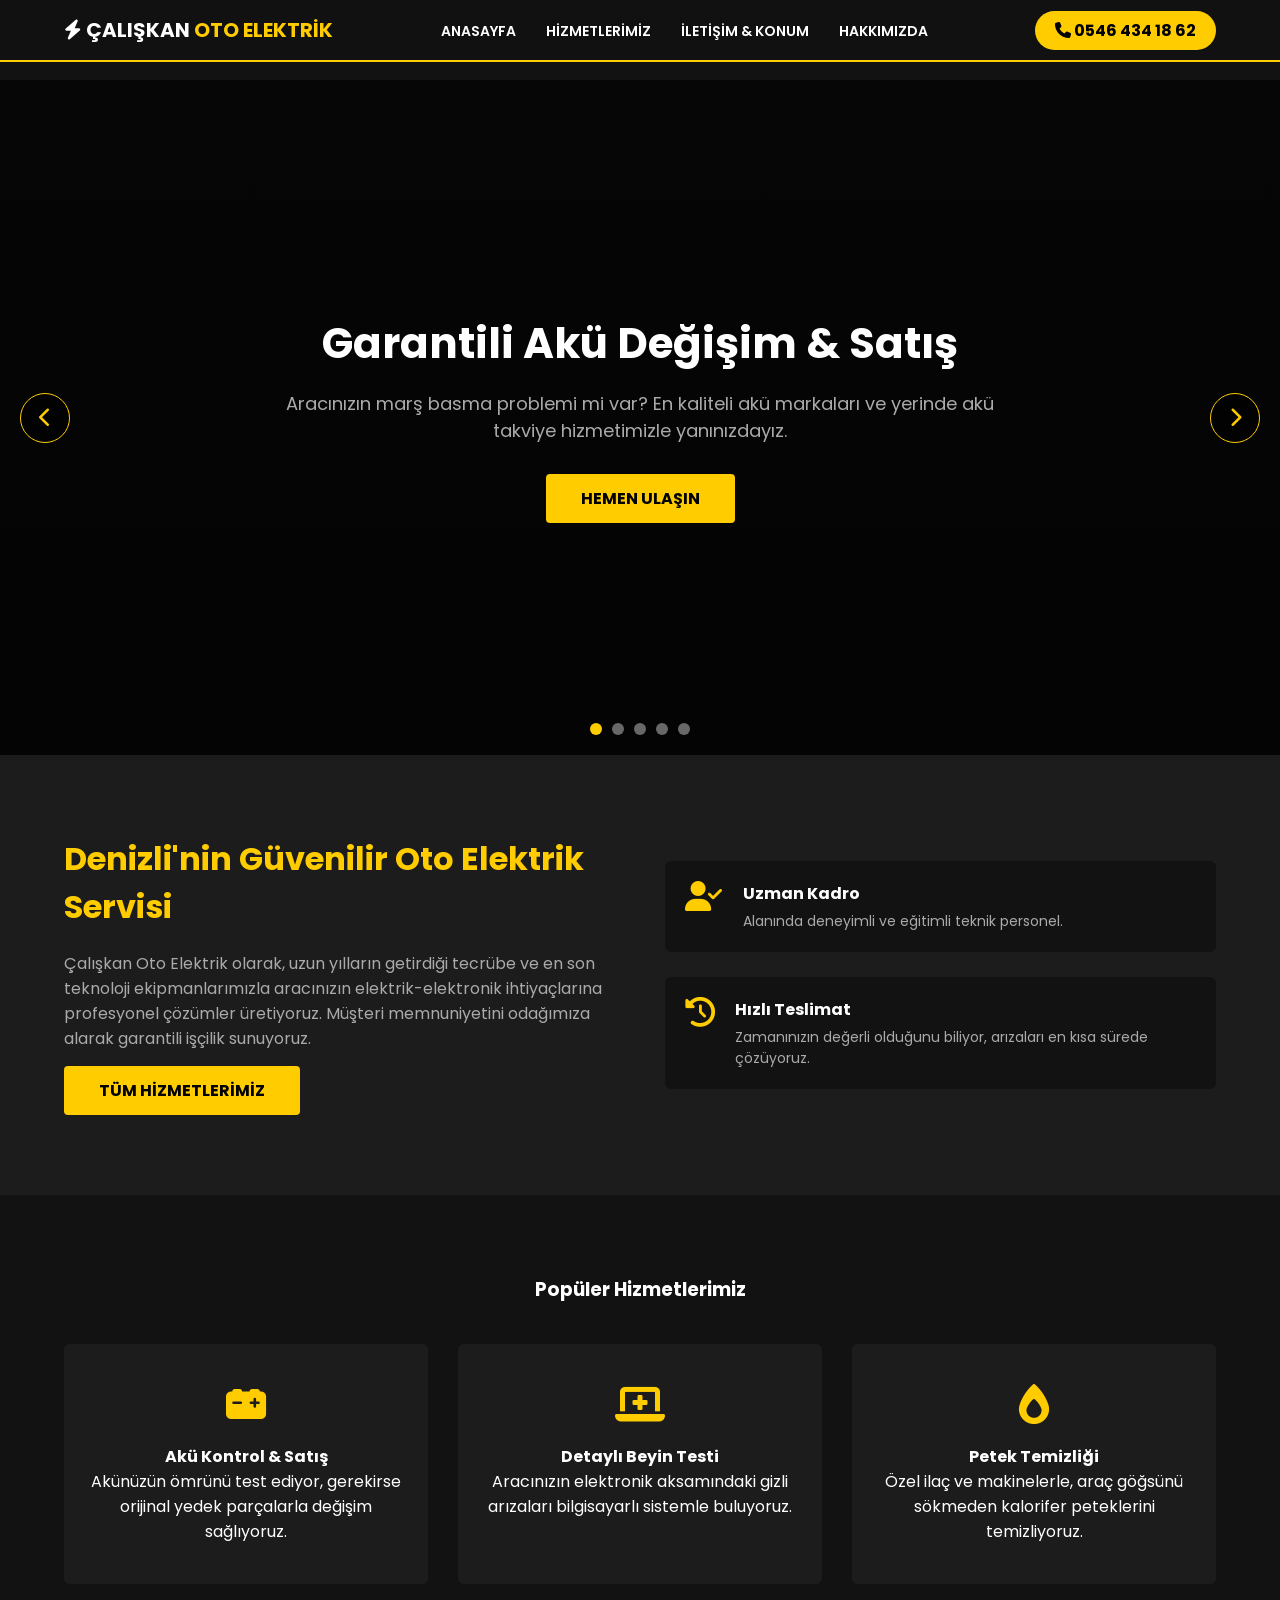
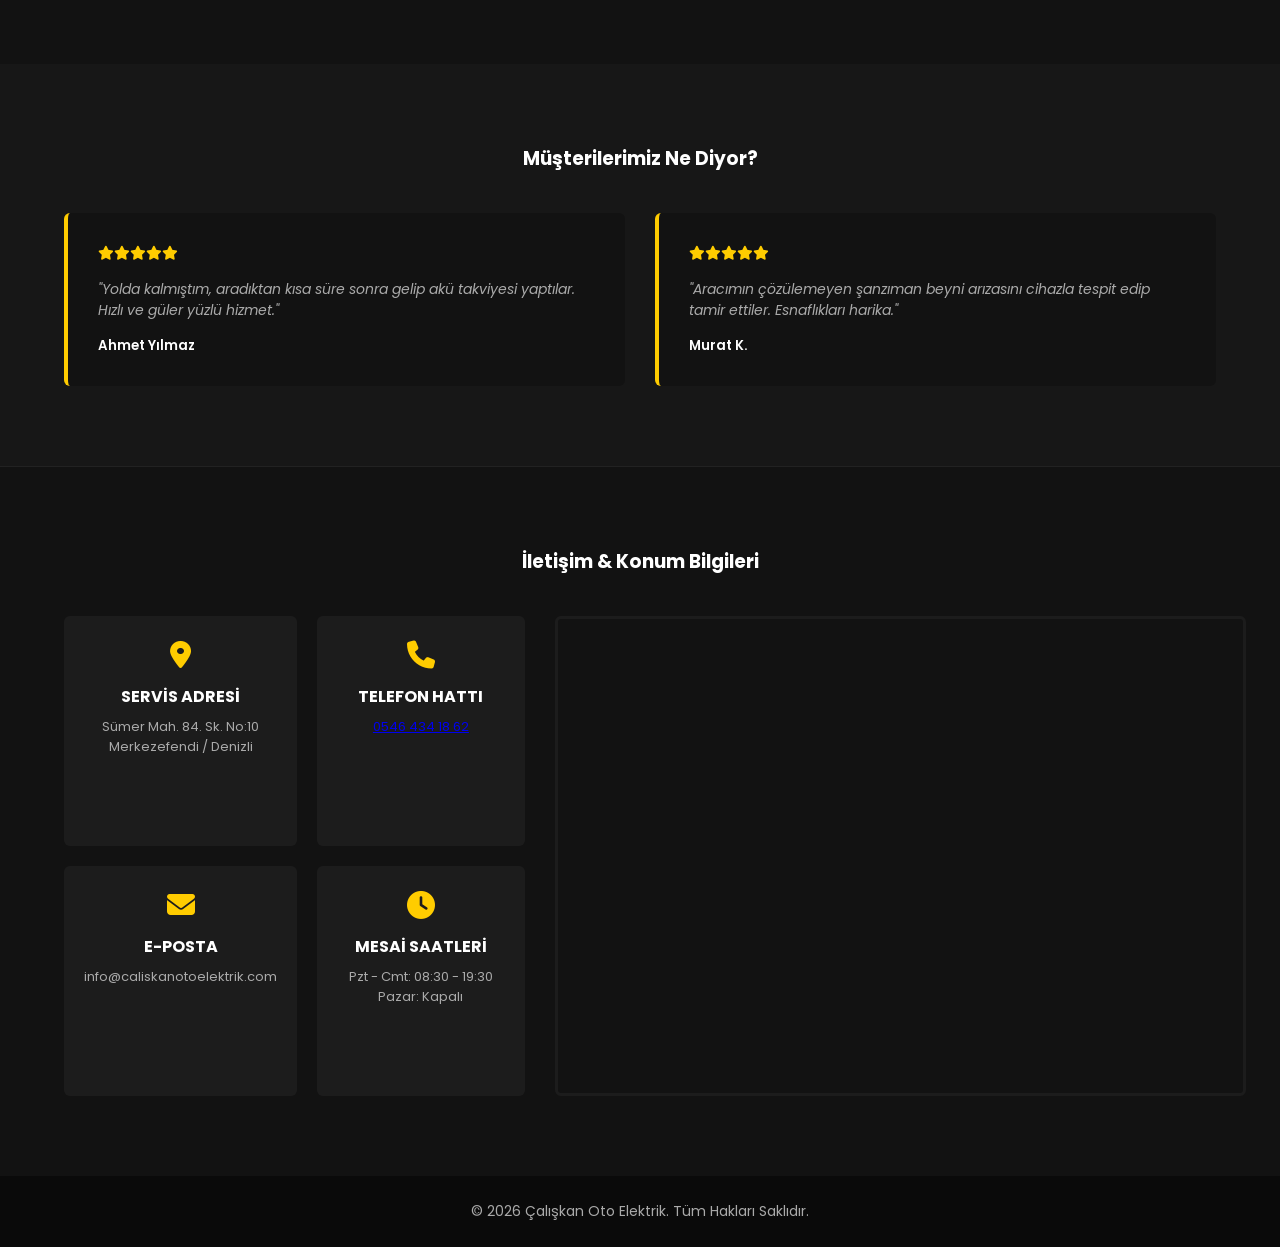
==== index.html @ 0ace4e44 "Add files via upload" ====
<!DOCTYPE html>
<html lang="tr">

<head>
    <meta charset="UTF-8">
    <meta name="viewport" content="width=device-width, initial-scale=1.0">
    <title>Çalışkan Oto Elektrik | Güvenilir ve Profesyonel Hizmet</title>
    <!-- Google Fonts & FontAwesome İkonları -->
    <link rel="stylesheet" href="https://fonts.googleapis.com/css2?family=Poppins:wght@300;400;600;700&display=swap">
    <link rel="stylesheet" href="https://cdnjs.cloudflare.com/ajax/libs/font-awesome/6.4.0/css/all.min.css">
    <link rel="stylesheet" href="style.css">
</head>

<body>

    <!-- DİNAMİK HEADER -->
    <div id="header-placeholder"></div>

    <!-- 1. SLIDER ALANI -->
    <section class="slider-container">
        <!-- Slide 1: Akü -->
        <div class="slide active"
            style="background: linear-gradient(rgba(0,0,0,0.7), rgba(0,0,0,0.8)), url('https://images.unsplash.com/photo-1542282088-fe8426682b8f?auto=format&fit=crop&q=80&w=1600');">
            <div class="slide-content">
                <h2>Garantili Akü Değişim & Satış</h2>
                <p>Aracınızın marş basma problemi mi var? En kaliteli akü markaları ve yerinde akü takviye hizmetimizle
                    yanınızdayız.</p>
                <a href="iletisim.html" class="btn">Hemen Ulaşın</a>
            </div>
        </div>

        <!-- Slide 2: Arıza Tespiti -->
        <div class="slide"
            style="background: linear-gradient(rgba(0,0,0,0.7), rgba(0,0,0,0.8)), url('https://images.unsplash.com/photo-1486006920555-c77dce18193b?auto=format&fit=crop&q=80&w=1600');">
            <div class="slide-content">
                <h2>Bilgisayarlı Arıza Tespiti</h2>
                <p>Orijinal diagnostik cihazlarımızla aracınızın beynindeki tüm elektriksel ve elektronik arızaları
                    nokta atışı tespit ediyoruz.</p>
                <a href="hizmetler.html" class="btn">Hizmetleri İncele</a>
            </div>
        </div>

        <!-- Slide 3: Aydınlatma -->
        <div class="slide"
            style="background: linear-gradient(rgba(0,0,0,0.7), rgba(0,0,0,0.8)), url('https://images.unsplash.com/photo-1511919884226-fd3cad34687c?auto=format&fit=crop&q=80&w=1600');">
            <div class="slide-content">
                <h2>Far Ayarı & Aydınlatma Çözümleri</h2>
                <p>Görüş mesafenizi maksimuma çıkarın. Xenon, LED dönüşümleri ve tüm iç/dış aydınlatma sistemlerinin
                    tamiri.</p>
                <a href="hizmetler.html" class="btn">Detaylı Bilgi</a>
            </div>
        </div>

        <!-- Slide 4: Dinamo Revizyonu -->
        <div class="slide"
            style="background: linear-gradient(rgba(0,0,0,0.7), rgba(0,0,0,0.8)), url('https://images.unsplash.com/photo-1507136566006-cfc505b114fc?auto=format&fit=crop&q=80&w=1600');">
            <div class="slide-content">
                <h2>Marş & Şarj Dinamosu Tamiri</h2>
                <p>Şarj etme sorunları ve marş kaçırma problemlerine karşı dynamic test tezgahlarımızla garantili
                    revizyon sağlıyoruz.</p>
                <a href="iletisim.html" class="btn">Teklif Alın</a>
            </div>
        </div>

        <!-- Slide 5: Yol Yardım -->
        <div class="slide"
            style="background: linear-gradient(rgba(0,0,0,0.7), rgba(0,0,0,0.8)), url('https://images.unsplash.com/photo-1563720223185-11003d516935?auto=format&fit=crop&q=80&w=1600');">
            <div class="slide-content">
                <h2>7/24 Oto Elektrik Yol Yardım</h2>
                <p>Denizli ve çevresinde yolda mı kaldınız? Bir tıkla konumunuza gelelim, arızanızı yerinde çözelim.</p>
                <a href="tel:05464341862" class="btn btn-danger"><i class="fa-solid fa-phone"></i> Tıkla Ara</a>
            </div>
        </div>

        <button class="slider-btn prev-btn"><i class="fa-solid fa-chevron-left"></i></button>
        <button class="slider-btn next-btn"><i class="fa-solid fa-chevron-right"></i></button>

        <div class="slider-dots">
            <span class="dot active"></span>
            <span class="dot"></span>
            <span class="dot"></span>
            <span class="dot"></span>
            <span class="dot"></span>
        </div>
    </section>

    <!-- 2. HAKKIMIZDA ÖZETİ -->
    <section class="home-about">
        <div class="container about-wrapper">
            <div class="about-text">
                <h3>Denizli'nin Güvenilir Oto Elektrik Servisi</h3>
                <p>Çalışkan Oto Elektrik olarak, uzun yılların getirdiği tecrübe ve en son teknoloji ekipmanlarımızla
                    aracınızın elektrik-elektronik ihtiyaçlarına profesyonel çözümler üretiyoruz. Müşteri memnuniyetini
                    odağımıza alarak garantili işçilik sunuyoruz.</p>
                <a href="hakkimizda.html" class="btn">Tüm Hizmetlerimiz</a>
            </div>
            <div class="about-features">
                <div class="feature-item">
                    <i class="fa-solid fa-user-check"></i>
                    <div>
                        <h4>Uzman Kadro</h4>
                        <p>Alanında deneyimli ve eğitimli teknik personel.</p>
                    </div>
                </div>
                <div class="feature-item">
                    <i class="fa-solid fa-clock-rotate-left"></i>
                    <div>
                        <h4>Hızlı Teslimat</h4>
                        <p>Zamanınızın değerli olduğunu biliyor, arızaları en kısa sürede çözüyoruz.</p>
                    </div>
                </div>
            </div>
        </div>
    </section>

    <!-- 3. ÖNE ÇIKAN HİZMETLER -->
    <section class="featured-services">
        <div class="container">
            <div class="section-title-wrapper">
                <h3 class="section-title">Popüler Hizmetlerimiz</h3>
            </div>
            <div class="services-grid">
                <div class="service-card">
                    <i class="fa-solid fa-car-battery"></i>
                    <h4>Akü Kontrol & Satış</h4>
                    <p>Akünüzün ömrünü test ediyor, gerekirse orijinal yedek parçalarla değişim sağlıyoruz.</p>
                </div>
                <div class="service-card">
                    <i class="fa-solid fa-laptop-medical"></i>
                    <h4>Detaylı Beyin Testi</h4>
                    <p>Aracınızın elektronik aksamındaki gizli arızaları bilgisayarlı sistemle buluyoruz.</p>
                </div>
                <div class="service-card">
                    <i class="fa-solid fa-fire-flame-simple"></i>
                    <h4>Petek Temizliği</h4>
                    <p>Özel ilaç ve makinelerle, araç göğsünü sökmeden kalorifer peteklerini temizliyoruz.</p>
                </div>
            </div>
        </div>
    </section>

    <!-- 4. MÜŞTERI YORUMLARI -->
    <section class="testimonials">
        <div class="container">
            <div class="section-title-wrapper">
                <h3 class="section-title">Müşterilerimiz Ne Diyor?</h3>
            </div>
            <div class="testimonials-grid">
                <div class="testimonial-card">
                    <div class="stars"><i class="fa-solid fa-star"></i><i class="fa-solid fa-star"></i><i
                            class="fa-solid fa-star"></i><i class="fa-solid fa-star"></i><i
                            class="fa-solid fa-star"></i></div>
                    <p>"Yolda kalmıştım, aradıktan kısa süre sonra gelip akü takviyesi yaptılar. Hızlı ve güler yüzlü
                        hizmet."</p>
                    <h5>Ahmet Yılmaz</h5>
                </div>
                <div class="testimonial-card">
                    <div class="stars"><i class="fa-solid fa-star"></i><i class="fa-solid fa-star"></i><i
                            class="fa-solid fa-star"></i><i class="fa-solid fa-star"></i><i
                            class="fa-solid fa-star"></i></div>
                    <p>"Aracımın çözülemeyen şanzıman beyni arızasını cihazla tespit edip tamir ettiler. Esnaflıkları
                        harika."</p>
                    <h5>Murat K.</h5>
                </div>
            </div>
        </div>
    </section>

    <!-- 5. EN ALT BÖLÜM: DETAYLI İLETİŞİM VE HARİTA -->
    <section class="home-contact-section">
        <div class="container">
            <div class="section-title-wrapper">
                <h3 class="section-title">İletişim & Konum Bilgileri</h3>
            </div>

            <div class="home-contact-grid">
                <div class="home-contact-info">
                    <div class="info-box">
                        <i class="fa-solid fa-location-dot"></i>
                        <h4>Servis Adresi</h4>
                        <p>Sümer Mah. 84. Sk. No:10<br>Merkezefendi / Denizli</p>
                    </div>
                    <div class="info-box">
                        <i class="fa-solid fa-phone"></i>
                        <h4>Telefon Hattı</h4>
                        <p><a href="tel:05464341862">0546 434 18 62</a></p>
                    </div>
                    <div class="info-box">
                        <i class="fa-solid fa-envelope"></i>
                        <h4>E-Posta</h4>
                        <p>info@caliskanotoelektrik.com</p>
                    </div>
                    <div class="info-box">
                        <i class="fa-solid fa-clock"></i>
                        <h4>Mesai Saatleri</h4>
                        <p>Pzt - Cmt: 08:30 - 19:30<br>Pazar: Kapalı</p>
                    </div>
                </div>

                <div class="home-contact-map">
                    <iframe
                        src="https://www.google.com/maps/embed?pb=!1m18!1m12!1m3!1d12611.572576637258!2d29.08798258969261!3d37.79254390683417!2m3!1f0!2f0!3f0!3m2!1i1024!2i768!4f13.1!3m3!1m2!1s0x14c73f359cb6632b%3A0xdfe6f69d227817e!2zw4dhbMSxxZ9rYW4gT3RvIEVsZWt0cmlr!5e0!3m2!1str!2str!4v1783810471572!5m2!1str!2str"
                        width="110%" height="100%" style="border:0;" allowfullscreen="" loading="lazy"
                        referrerpolicy="no-referrer-when-downgrade"></iframe>
                </div>
            </div>
        </div>
    </section>

    <!-- DİNAMİK FOOTER -->
    <div id="footer-placeholder"></div>

    <script src="script.js"></script>
</body>

</html>
---- style.css ----
* {
    margin: 0;
    padding: 0;
    box-sizing: border-box;
    font-family: 'Poppins', sans-serif;
}

:root {
    --bg-dark: #121212;
    --bg-card: #1c1c1c;
    --primary: #ffcc00;
    --text-white: #ffffff;
    --text-gray: #aaaaaa;
}

body {
    background-color: var(--bg-dark);
    color: var(--text-white);
    padding-top: 80px;
    /* Header yüksekliği kadar boşluk */
}

.container {
    width: 90%;
    max-width: 1200px;
    margin: 0 auto;
}

/* HEADER GLOBAL */
header {
    background-color: rgba(18, 18, 18, 0.98);
    position: fixed;
    top: 0;
    left: 0;
    width: 100%;
    z-index: 1000;
    border-bottom: 2px solid var(--primary);
    padding: 15px 0;
}

.header-container {
    display: flex;
    justify-content: space-between;
    align-items: center;
}

.logo a {
    font-size: 22px;
    font-weight: 700;
    color: var(--text-white);
    text-decoration: none;
}

.logo span {
    color: var(--primary);
}

nav ul {
    display: flex;
    gap: 30px;
    list-style: none;
}

nav ul li a {
    color: var(--text-white);
    text-decoration: none;
    font-weight: 600;
    text-transform: uppercase;
    font-size: 14px;
    transition: color 0.3s;
}

nav ul li a:hover {
    color: var(--primary);
}

.nav-phone a {
    background-color: var(--primary);
    color: #000;
    padding: 8px 20px;
    border-radius: 20px;
    font-weight: 700;
    text-decoration: none;
}

/* 5'Lİ DİNAMİK SLIDER */
.slider-container {
    position: relative;
    width: 100%;
    height: 75vh;
    min-height: 500px;
    overflow: hidden;
}

.slide {
    position: absolute;
    top: 0;
    left: 0;
    width: 100%;
    height: 100%;
    opacity: 0;
    visibility: hidden;
    transition: opacity 0.8s ease-in-out, visibility 0.8s;
    display: flex;
    align-items: center;
    justify-content: center;
    text-align: center;
    background-size: cover !important;
    background-position: center !important;
}

.slide.active {
    opacity: 1;
    visibility: visible;
}

.slide-content {
    max-width: 800px;
    padding: 0 20px;
    transform: translateY(20px);
    transition: transform 0.8s ease;
}

.slide.active .slide-content {
    transform: translateY(0);
}

.slide-content h2 {
    font-size: 42px;
    margin-bottom: 15px;
    font-weight: 700;
}

.slide-content p {
    font-size: 18px;
    color: var(--text-gray);
    margin-bottom: 30px;
}

.btn {
    background-color: var(--primary);
    color: #000;
    padding: 12px 35px;
    font-weight: 700;
    text-decoration: none;
    border-radius: 4px;
    display: inline-block;
    text-transform: uppercase;
}

.btn-danger {
    background-color: #ff3333;
    color: white;
}

/* Slider Kontrolleri */
.slider-btn {
    position: absolute;
    top: 50%;
    transform: translateY(-50%);
    background: rgba(0, 0, 0, 0.5);
    border: 1px solid var(--primary);
    color: var(--primary);
    width: 50px;
    height: 50px;
    border-radius: 50%;
    cursor: pointer;
    font-size: 20px;
    z-index: 10;
}

.prev-btn {
    left: 20px;
}

.next-btn {
    right: 20px;
}

.slider-dots {
    position: absolute;
    bottom: 20px;
    left: 50%;
    transform: translateX(-50%);
    display: flex;
    gap: 10px;
    z-index: 10;
}

.dot {
    width: 12px;
    height: 12px;
    background: rgba(255, 255, 255, 0.4);
    border-radius: 50%;
    cursor: pointer;
}

.dot.active {
    background: var(--primary);
}

/* SAYFA BANNER'LARI */
.page-banner {
    background: linear-gradient(rgba(0, 0, 0, 0.8), rgba(0, 0, 0, 0.9)), url('https://images.unsplash.com/photo-1486006920555-c77dce18193b?auto=format&fit=crop&q=80&w=1600');
    padding: 60px 0;
    text-align: center;
    border-bottom: 1px solid #222;
}

.page-banner h1 {
    color: var(--primary);
    font-size: 36px;
}

/* İÇERİK MİMARİLERİ */
.services-page-content,
.contact-page-content {
    padding: 60px 0;
}

.services-grid {
    display: grid;
    grid-template-columns: repeat(auto-fit, minmax(280px, 1fr));
    gap: 30px;
}

.service-card {
    background: var(--bg-card);
    padding: 40px 20px;
    border-radius: 6px;
    text-align: center;
}

.service-card i {
    font-size: 40px;
    color: var(--primary);
    margin-bottom: 20px;
}

.contact-grid {
    display: grid;
    grid-template-columns: repeat(auto-fit, minmax(250px, 1fr));
    gap: 30px;
    margin-bottom: 5px;
    text-align: center;
}

.contact-grid .info-item {
    background: var(--bg-card);
    padding: 30px;
    border-radius: 6px;
}

.contact-grid i {
    font-size: 30px;
    color: var(--primary);
    margin-bottom: 15px;
}

.bottom-map {
    width: 100%;
    margin-top: 50px;
    border-top: 3px solid var(--primary);
}

/* FOOTER */
footer {
    background: #0a0a0a;
    padding: 25px 0;
    text-align: center;
    color: var(--text-gray);
    font-size: 14px;
}

/* YENİ EKLENEN ANA SAYFA BÖLÜMLERİ STİLLERİ */

.section-title-wrapper {
    text-align: center;
    margin-bottom: 40px;
}

.section-title-wrapper p {
    color: var(--text-gray);
    font-size: 14px;
    margin-top: +10px;
}

/* 2. Hakkımızda Bölümü */
.home-about {
    padding: 80px 0;
    background-color: var(--bg-card);
}

.about-wrapper {
    display: grid;
    grid-template-columns: 1fr 1fr;
    gap: 50px;
    align-items: center;
}

.about-text h3 {
    font-size: 32px;
    margin-bottom: 20px;
    color: var(--primary);
}

.about-text p {
    color: var(--text-gray);
    margin-bottom: 15px;
}

.about-features {
    display: flex;
    flex-direction: column;
    gap: 25px;
}

.feature-item {
    display: flex;
    gap: 20px;
    background: var(--bg-dark);
    padding: 20px;
    border-radius: 6px;
}

.feature-item i {
    font-size: 30px;
    color: var(--primary);
}

.feature-item h4 {
    margin-bottom: 5px;
}

.feature-item p {
    color: var(--text-gray);
    font-size: 14px;
}

/* 3. Öne Çıkan Hizmetler */
.featured-services {
    padding: 80px 0;
    background-color: var(--bg-dark);
}

/* 4. Müşteri Yorumları */
.testimonials {
    padding: 80px 0;
    background-color: #171717;
}

.testimonials-grid {
    display: grid;
    grid-template-columns: repeat(auto-fit, minmax(300px, 1fr));
    gap: 30px;
}

.testimonial-card {
    background: var(--bg-dark);
    padding: 30px;
    border-radius: 6px;
    border-left: 4px solid var(--primary);
}

.testimonial-card .stars {
    color: var(--primary);
    margin-bottom: 15px;
    font-size: 14px;
}

.testimonial-card p {
    font-style: italic;
    color: var(--text-gray);
    margin-bottom: 15px;
    font-size: 14px;
}

.testimonial-card h5 {
    color: var(--text-white);
    font-weight: 600;
}

/* 5. Gelişmiş En Alt Harita ve İletişim Düzeni */
.home-contact-section {
    padding: 80px 0;
    background-color: var(--bg-dark);
    border-top: 1px solid #222;
}

.home-contact-grid {
    display: grid;
    grid-template-columns: 40% 60%;
    gap: 30px;
    min-height: 480px;
}

.home-contact-info {
    display: grid;
    grid-template-columns: 1fr 1fr;
    gap: 20px;
}

.info-box {
    background: var(--bg-card);
    padding: 25px 20px;
    border-radius: 6px;
    text-align: center;
    border-bottom: 2px solid transparent;
    transition: 0.3s;
}

.info-box:hover {
    border-color: var(--primary);
    transform: translateY(-5px);
}

.info-box i {
    font-size: 28px;
    color: var(--primary);
    margin-bottom: 15px;
}

.info-box h4 {
    font-size: 16px;
    margin-bottom: 8px;
    text-transform: uppercase;
}

.info-box p {
    color: var(--text-gray);
    font-size: 13px;
}

.home-contact-map {
    width: 100%;
    border-radius: 6px;
    overflow: hidden;
    border: 3px solid var(--bg-card);
}

/* Mobil Uyumluluk Güncellemesi */
@media (max-width: 992px) {

    .about-wrapper,
    .home-contact-grid {
        grid-template-columns: 1fr;
    }

    .home-contact-info {
        grid-template-columns: 1fr 1fr;
    }

    .home-contact-map {
        height: 350px;
    }
}

@media (max-width: 576px) {
    .home-contact-info {
        grid-template-columns: 1fr;
    }
}

/* HİZMETLER SAYFASI İLETİŞİM ALANI STİLLERİ */
.services-contact-footer {
    background-color: var(--bg-card);
    padding: 60px 0;
    border-top: 3px solid var(--primary);
    text-align: center;
}

.services-contact-title {
    font-size: 28px;
    margin-bottom: 10px;
    text-transform: uppercase;
    color: var(--primary);
}

.services-contact-subtitle {
    color: var(--text-gray);
    font-size: 15px;
    margin-bottom: 40px;
}

.services-info-grid {
    display: grid;
    grid-template-columns: repeat(auto-fit, minmax(260px, 1fr));
    gap: 25px;
}

.s-info-box {
    background-color: var(--bg-dark);
    padding: 25px;
    border-radius: 6px;
    border: 1px solid #252525;
}

.s-info-box i {
    font-size: 26px;
    color: var(--primary);
    margin-bottom: 12px;
    display: block;
}

.s-info-box span {
    font-weight: 600;
    font-size: 14px;
    text-transform: uppercase;
    color: #ffffff;
    display: block;
    margin-bottom: 5px;
}

.s-info-box p {
    color: var(--text-gray);
    font-size: 14px;
    margin: 0;
}

.s-info-box p a {
    color: var(--primary);
    font-weight: 700;
}

/* HAKKIMIZDA SAYFASI STİLLERİ */
.about-page-content {
    padding: 80px 0;
    background-color: var(--bg-dark);
}

.about-main-grid {
    display: grid;
    grid-template-columns: 55% 45%;
    gap: 40px;
    align-items: center;
}

.about-main-text h2 {
    font-size: 32px;
    color: var(--primary);
    margin-bottom: 20px;
    text-transform: uppercase;
}

.about-main-text p {
    color: var(--text-gray);
    margin-bottom: 15px;
    font-size: 15px;
    text-align: justify;
}

.about-stats-grid {
    display: grid;
    grid-template-columns: 1fr 1fr;
    gap: 20px;
}

.stat-box {
    background-color: var(--bg-card);
    padding: 30px 20px;
    border-radius: 6px;
    text-align: center;
    border-top: 3px solid var(--primary);
}

.stat-box i {
    font-size: 32px;
    color: var(--primary);
    margin-bottom: 15px;
}

.stat-box h3 {
    font-size: 28px;
    margin-bottom: 5px;
    font-weight: 700;
}

.stat-box p {
    color: var(--text-gray);
    font-size: 13px;
    text-transform: uppercase;
    font-weight: 600;
}

/* Vizyon & Misyon Stilleri */
.vision-mission-section {
    padding: 60px 0 80px 0;
    background-color: #161616;
}

.vision-mission-grid {
    display: grid;
    grid-template-columns: 1fr 1fr;
    gap: 30px;
}

.vm-card {
    background-color: var(--bg-dark);
    padding: 40px 30px;
    border-radius: 6px;
    text-align: center;
    transition: transform 0.3s;
}

.vm-card:hover {
    transform: translateY(-5px);
}

.vm-card i {
    font-size: 36px;
    color: var(--primary);
    margin-bottom: 20px;
}

.vm-card h3 {
    font-size: 22px;
    margin-bottom: 15px;
    text-transform: uppercase;
}

.vm-card p {
    color: var(--text-gray);
    font-size: 14px;
    line-height: 1.6;
}

/* Hakkımızda Mobil Uyumluluk */
@media (max-width: 992px) {

    .about-main-grid,
    .vision-mission-grid {
        grid-template-columns: 1fr;
    }

    .about-main-text {
        margin-bottom: 20px;
    }
}

/* ORTALANMIŞ RANDEVU VE ALT İLETİŞİM SAYFASI STİLLERİ */
.contact-page-centered {
    padding: 60px 0 80px 0;
    background-color: var(--bg-dark);
}

/* Formun çok yayılmaması için daraltılmış kapsayıcı container */
.container-small {
    width: 90%;
    max-width: 900px;
    margin: 0 auto;
}

/* 1. Üst Kısım: Ortalanmış Form Künyesi */
.appointment-form-container.center-layout {
    background: var(--bg-card);
    padding: 40px 35px;
    border-radius: 8px;
    border-top: 4px solid var(--primary);
    margin-bottom: 50px;
    /* Alttaki iletişim alanıyla mesafe */
    box-shadow: 0 4px 15px rgba(0, 0, 0, 0.2);
}

.appointment-form-container.center-layout h3 {
    font-size: 26px;
    color: var(--primary);
    text-align: center;
    margin-bottom: 8px;
    text-transform: uppercase;
}

.appointment-form-container.center-layout p {
    color: var(--text-gray);
    font-size: 13px;
    text-align: center;
    margin-bottom: 30px;
}

.appointment-form {
    display: flex;
    flex-direction: column;
    gap: 20px;
}

.form-row {
    display: grid;
    grid-template-columns: 1fr 1fr;
    gap: 20px;
}

.form-group-custom {
    display: flex;
    flex-direction: column;
    gap: 8px;
}

.form-group-custom label {
    font-size: 13px;
    color: #fff;
    font-weight: 600;
}

.form-group-custom label i {
    color: var(--primary);
    margin-right: 5px;
}

.form-group-custom input,
.form-group-custom select,
.form-group-custom textarea {
    width: 100%;
    padding: 12px 15px;
    background: var(--bg-dark);
    border: 1px solid #333;
    color: #fff;
    border-radius: 4px;
    font-size: 14px;
    outline: none;
    transition: 0.3s;
    font-family: 'Poppins', sans-serif;
}

.form-group-custom input:focus,
.form-group-custom select:focus,
.form-group-custom textarea:focus {
    border-color: var(--primary);
}

.btn-appointment-submit {
    background: var(--primary);
    color: #000;
    font-weight: 700;
    padding: 14px;
    border: none;
    border-radius: 4px;
    cursor: pointer;
    font-size: 15px;
    text-transform: uppercase;
    transition: 0.3s;
    margin-top: 10px;
}

.btn-appointment-submit:hover {
    background: #e6b800;
    transform: translateY(-2px);
}

/* 2. Alt Kısım: İletişim Kartları ve Harita Yan Yana (Masaüstü) */
.contact-bottom-layout {
    display: grid;
    grid-template-columns: 45% 55%;
    gap: 30px;
    align-items: stretch;
}

.contact-cards-vertical {
    display: flex;
    flex-direction: column;
    gap: 15px;
}

.contact-card-item {
    background: var(--bg-card);
    padding: 18px 20px;
    border-radius: 6px;
    display: flex;
    align-items: center;
    gap: 15px;
}

.contact-card-item i {
    font-size: 22px;
    color: var(--primary);
    width: 25px;
    text-align: center;
}

.contact-card-item h5 {
    font-size: 14px;
    margin-bottom: 3px;
    color: #fff;
    text-transform: uppercase;
}

.contact-card-item p {
    color: var(--text-gray);
    font-size: 13px;
    margin: 0;
}

.contact-card-item p a {
    color: var(--primary);
    font-weight: 600;
}

.contact-map-box {
    border-radius: 6px;
    overflow: hidden;
    border: 3px solid var(--bg-card);
    min-height: 250px;
}

/* ==========================================================
   TAM MOBİL VE TABLET UYUMLULUK AYARLARI (RESPONSIVE)
   ========================================================== */
@media (max-width: 768px) {
    .form-row {
        grid-template-columns: 1fr;
        /* Mobilde form girdileri alt alta gelir */
        gap: 15px;
    }

    .contact-bottom-layout {
        grid-template-columns: 1fr;
        /* Mobilde harita ve kartlar alt alta gelir */
        gap: 25px;
    }

    .appointment-form-container.center-layout {
        padding: 25px 20px;
        /* Mobilde iç boşlukları optimize et */
    }

    .contact-map-box {
        height: 280px;
        /* Mobil ekran için sabit harita yüksekliği */
    }
}

/* ==========================================================
   HEADER & MOBİL MENÜ STİLLERİ
   ========================================================== */
.main-header {
    background-color: #111;
    border-bottom: 2px solid var(--primary, #ffcc00);
    padding: 15px 0;
    position: sticky;
    top: 0;
    z-index: 999;
}

.header-wrapper {
    display: flex;
    justify-content: space-between;
    align-items: center;
}

.logo a {
    font-size: 20px;
    font-weight: 700;
    text-decoration: none;
}

.logo-yellow {
    color: var(--primary, #ffcc00);
}

.logo-white {
    color: #fff;
}

.nav-menu ul {
    display: flex;
    gap: 25px;
    list-style: none;
    margin: 0;
    padding: 0;
}

.nav-menu a {
    color: #fff;
    text-decoration: none;
    font-size: 15px;
    font-weight: 600;
    transition: 0.3s;
}

.nav-menu a:hover,
.nav-menu a.active {
    color: var(--primary, #ffcc00);
}

/* Masaüstünde gizli olan Mobil Menü Butonu */
.menu-toggle {
    display: none;
    background: none;
    border: none;
    color: #fff;
    font-size: 24px;
    cursor: pointer;
    transition: 0.3s;
}

.menu-toggle:hover {
    color: var(--primary, #ffcc00);
}

/* -----------------------------------------
   MOBİL VE TABLET UYUMLULUK KURALI (768px)
   ----------------------------------------- */
@media (max-width: 768px) {
    .menu-toggle {
        display: block;
        /* Mobilde hamburger butonunu göster */
    }

    .nav-menu {
        position: absolute;
        top: 100%;
        /* Header'ın hemen altından başlasın */
        left: 0;
        width: 100%;
        background-color: #111;
        border-bottom: 3px solid var(--primary, #ffcc00);
        max-height: 0;
        /* İlk başta kapalı (yüksekliği 0) */
        overflow: hidden;
        transition: max-height 0.4s ease-in-out;
        /* Açılış animasyonu */
    }

    /* JavaScript tetiklediğinde menüyü açacak olan class */
    .nav-menu.active {
        max-height: 300px;
        /* İçeriğe göre yüksekliği aç */
    }

    .nav-menu ul {
        flex-direction: column;
        /* Linkleri alt alta sırala */
        gap: 0;
        width: 100%;
    }

    .nav-menu li {
        width: 100%;
        text-align: center;
    }

    .nav-menu a {
        display: block;
        padding: 15px 0;
        border-top: 1px solid #222;
        width: 100%;
    }
}
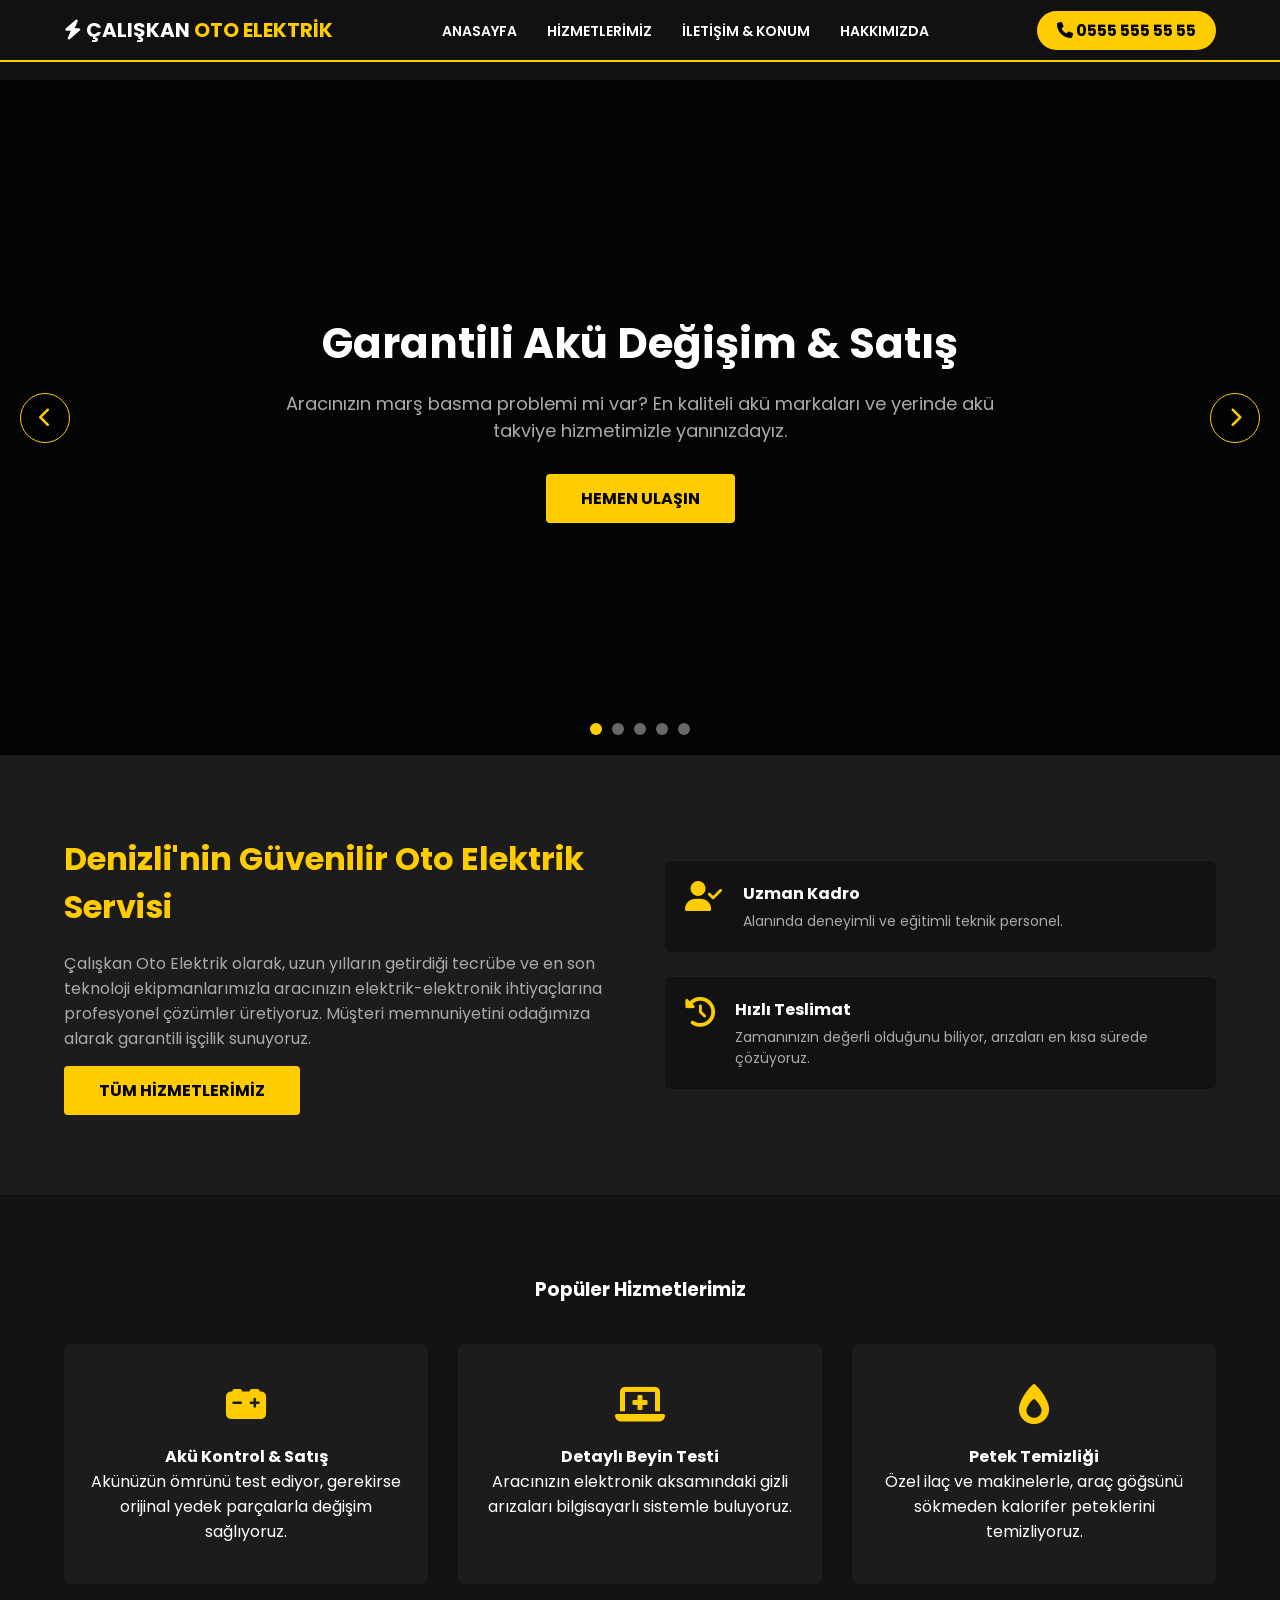
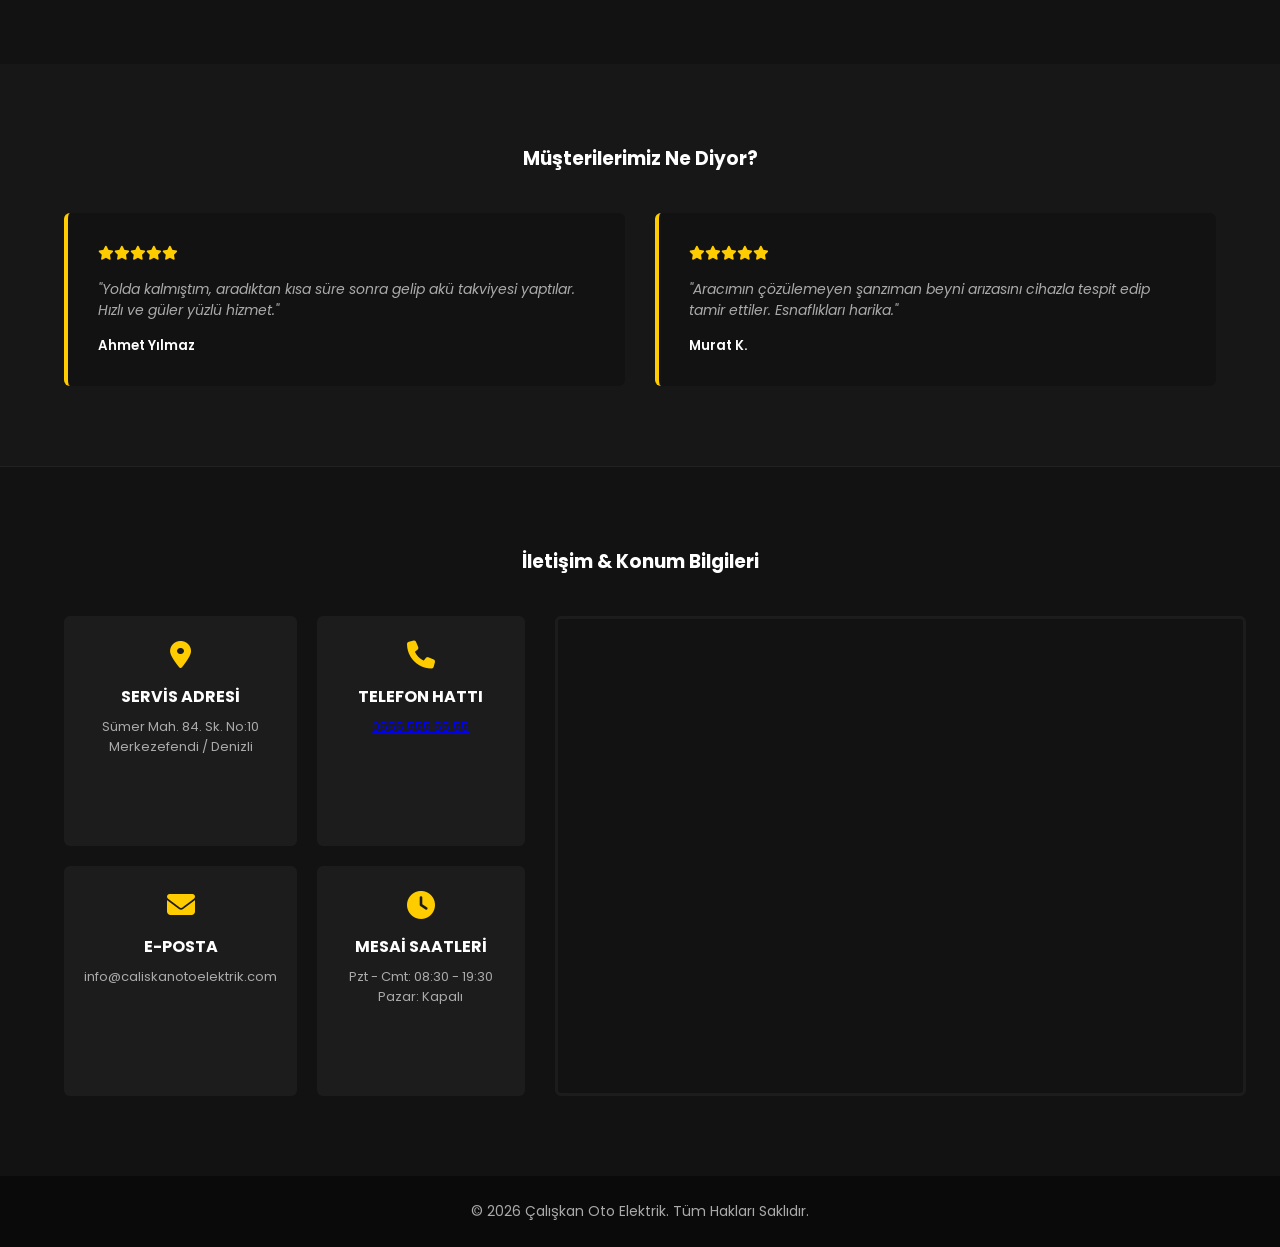
==== commit fcefa7e4: "index.html" ====
--- a/index.html
+++ b/index.html
@@ -183,7 +183,7 @@
                     <div class="info-box">
                         <i class="fa-solid fa-phone"></i>
                         <h4>Telefon Hattı</h4>
-                        <p><a href="tel:05464341862">0546 434 18 62</a></p>
+                        <p><a href="tel:05464341862">0555 555 55 55 </a></p>
                     </div>
                     <div class="info-box">
                         <i class="fa-solid fa-envelope"></i>
@@ -213,4 +213,4 @@
     <script src="script.js"></script>
 </body>
 
-</html>+</html>
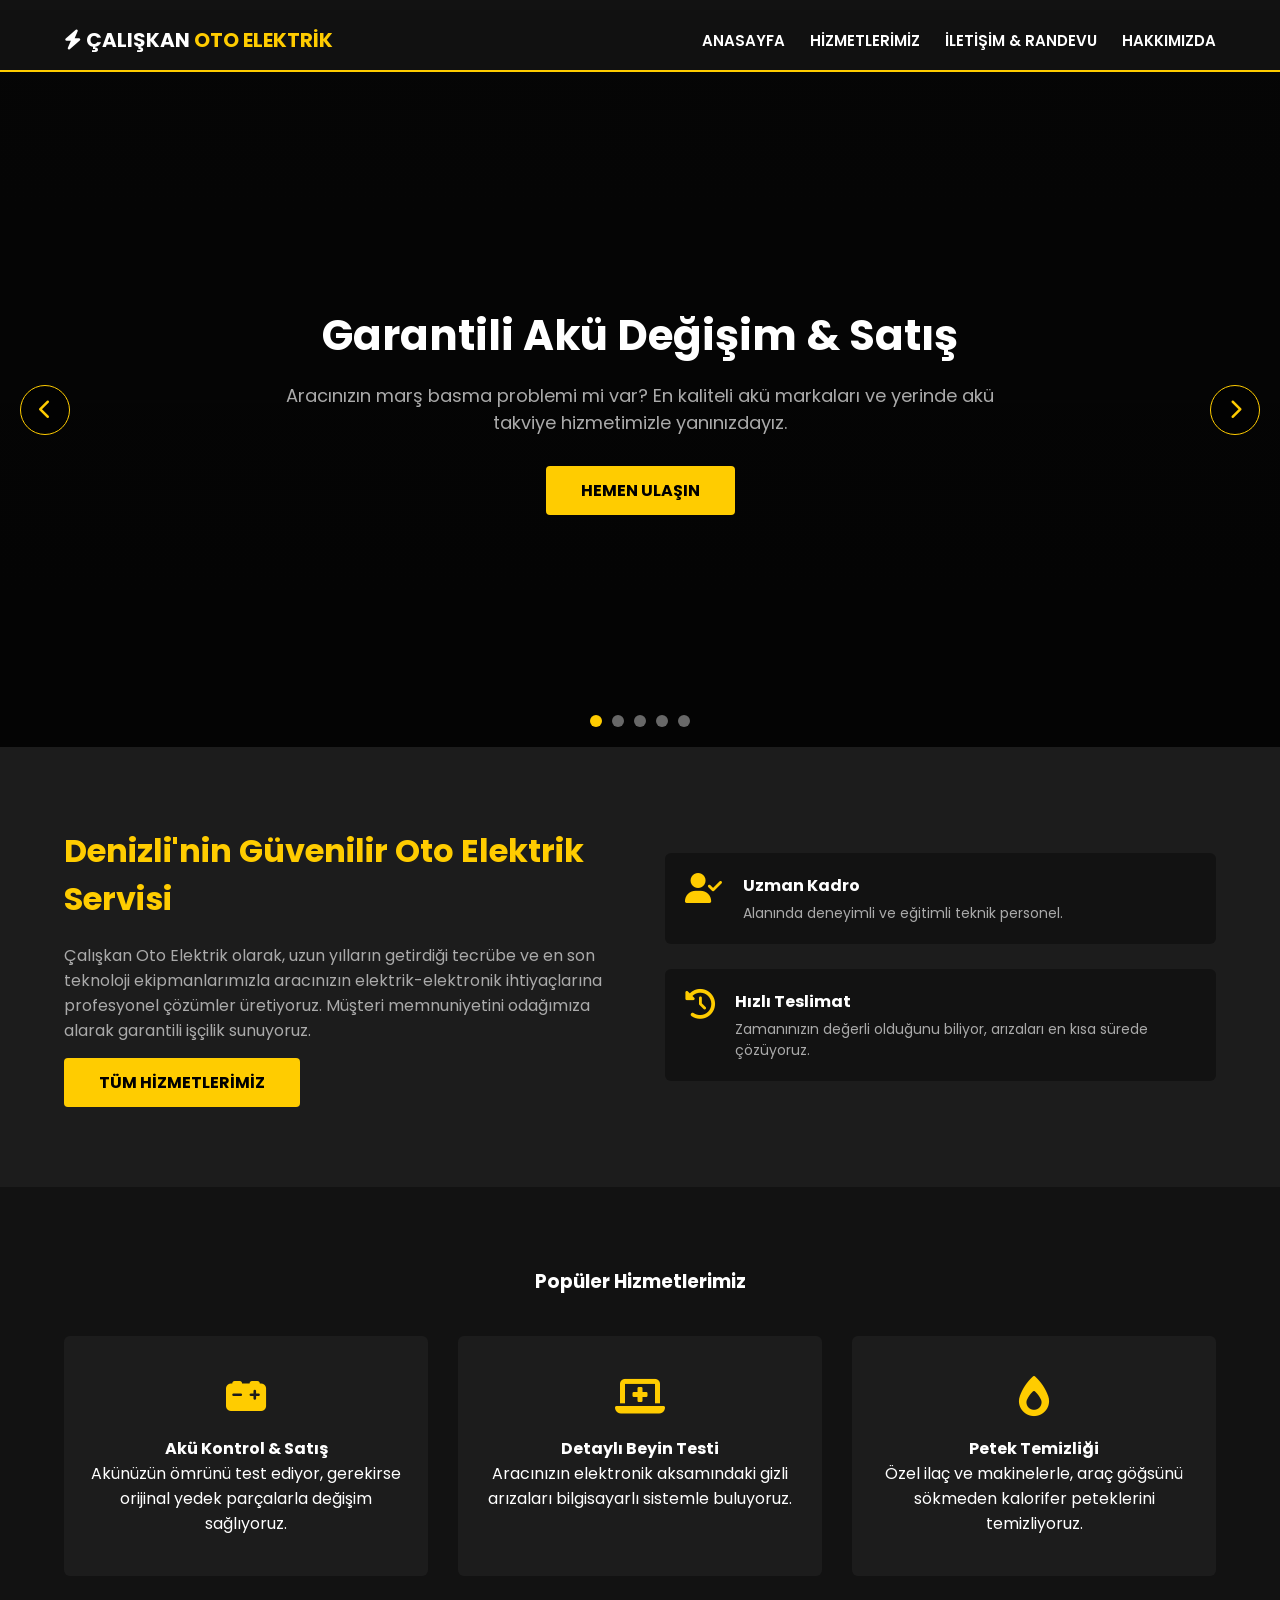
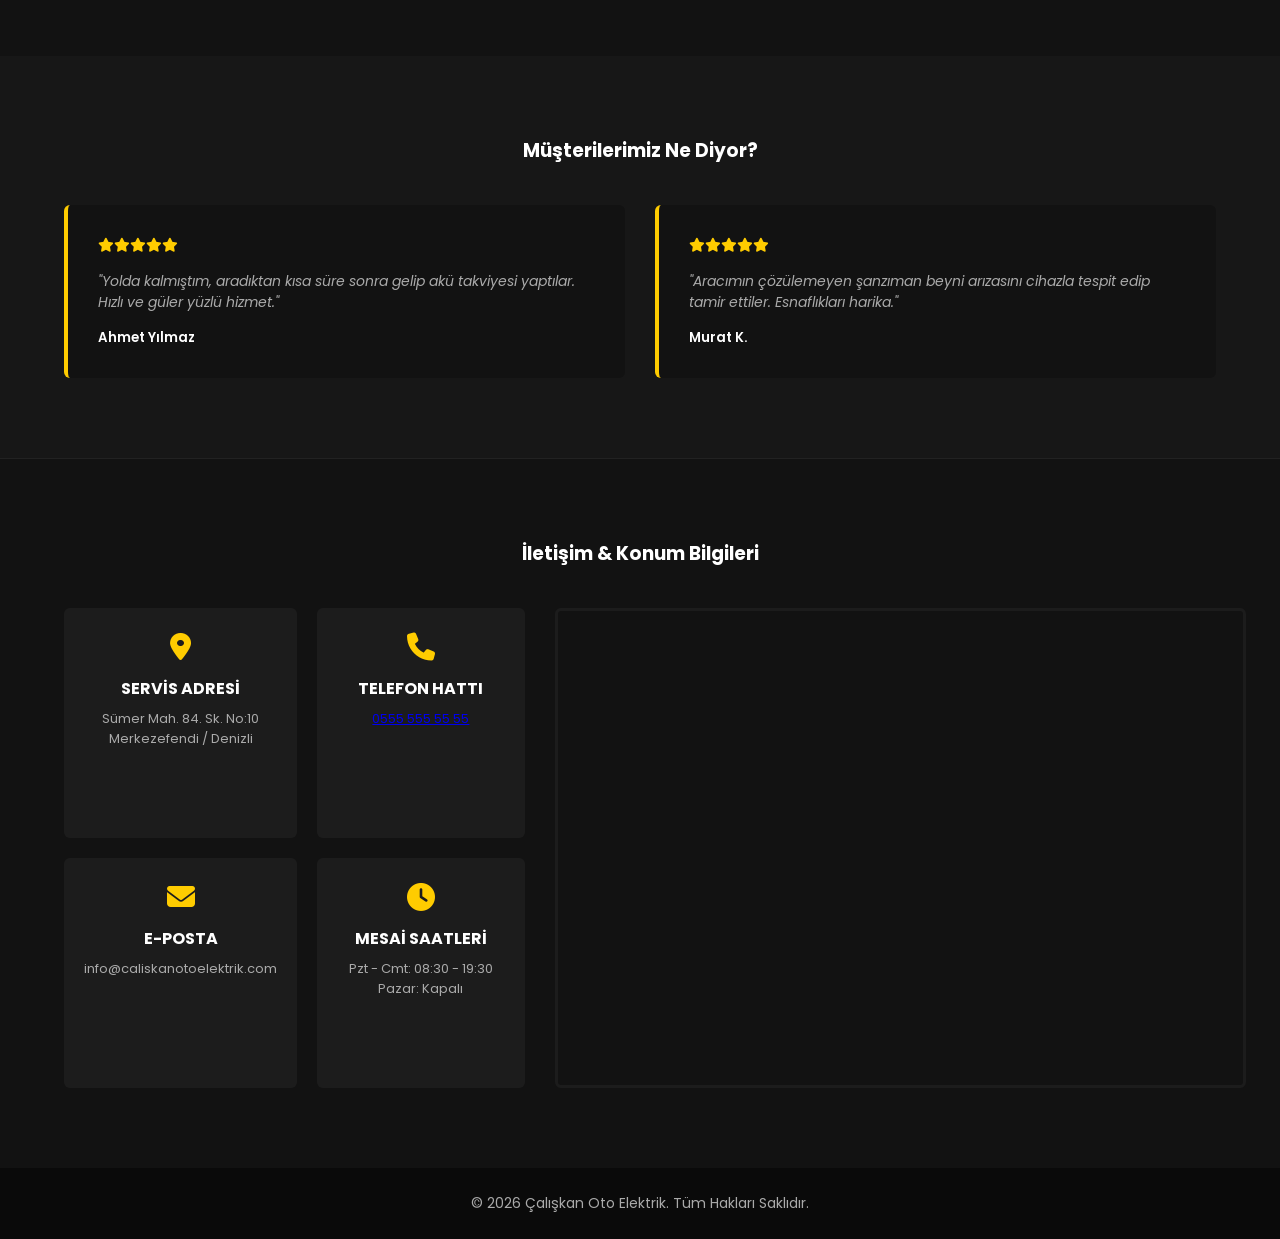
==== commit 8d2f8444: "index.html" ====
--- a/index.html
+++ b/index.html
@@ -92,7 +92,7 @@
                 <p>Çalışkan Oto Elektrik olarak, uzun yılların getirdiği tecrübe ve en son teknoloji ekipmanlarımızla
                     aracınızın elektrik-elektronik ihtiyaçlarına profesyonel çözümler üretiyoruz. Müşteri memnuniyetini
                     odağımıza alarak garantili işçilik sunuyoruz.</p>
-                <a href="hakkimizda.html" class="btn">Tüm Hizmetlerimiz</a>
+                <a href="hakkımızda.html" class="btn">Tüm Hizmetlerimiz</a>
             </div>
             <div class="about-features">
                 <div class="feature-item">
--- a/style.css
+++ b/style.css
@@ -16,7 +16,7 @@
 body {
     background-color: var(--bg-dark);
     color: var(--text-white);
-    padding-top: 80px;
+    padding-top: 10px;
     /* Header yüksekliği kadar boşluk */
 }
 
@@ -46,7 +46,7 @@
 
 .logo a {
     font-size: 22px;
-    font-weight: 700;
+    font-weight: 70;
     color: var(--text-white);
     text-decoration: none;
 }
@@ -943,4 +943,4 @@
         border-top: 1px solid #222;
         width: 100%;
     }
-}+}
